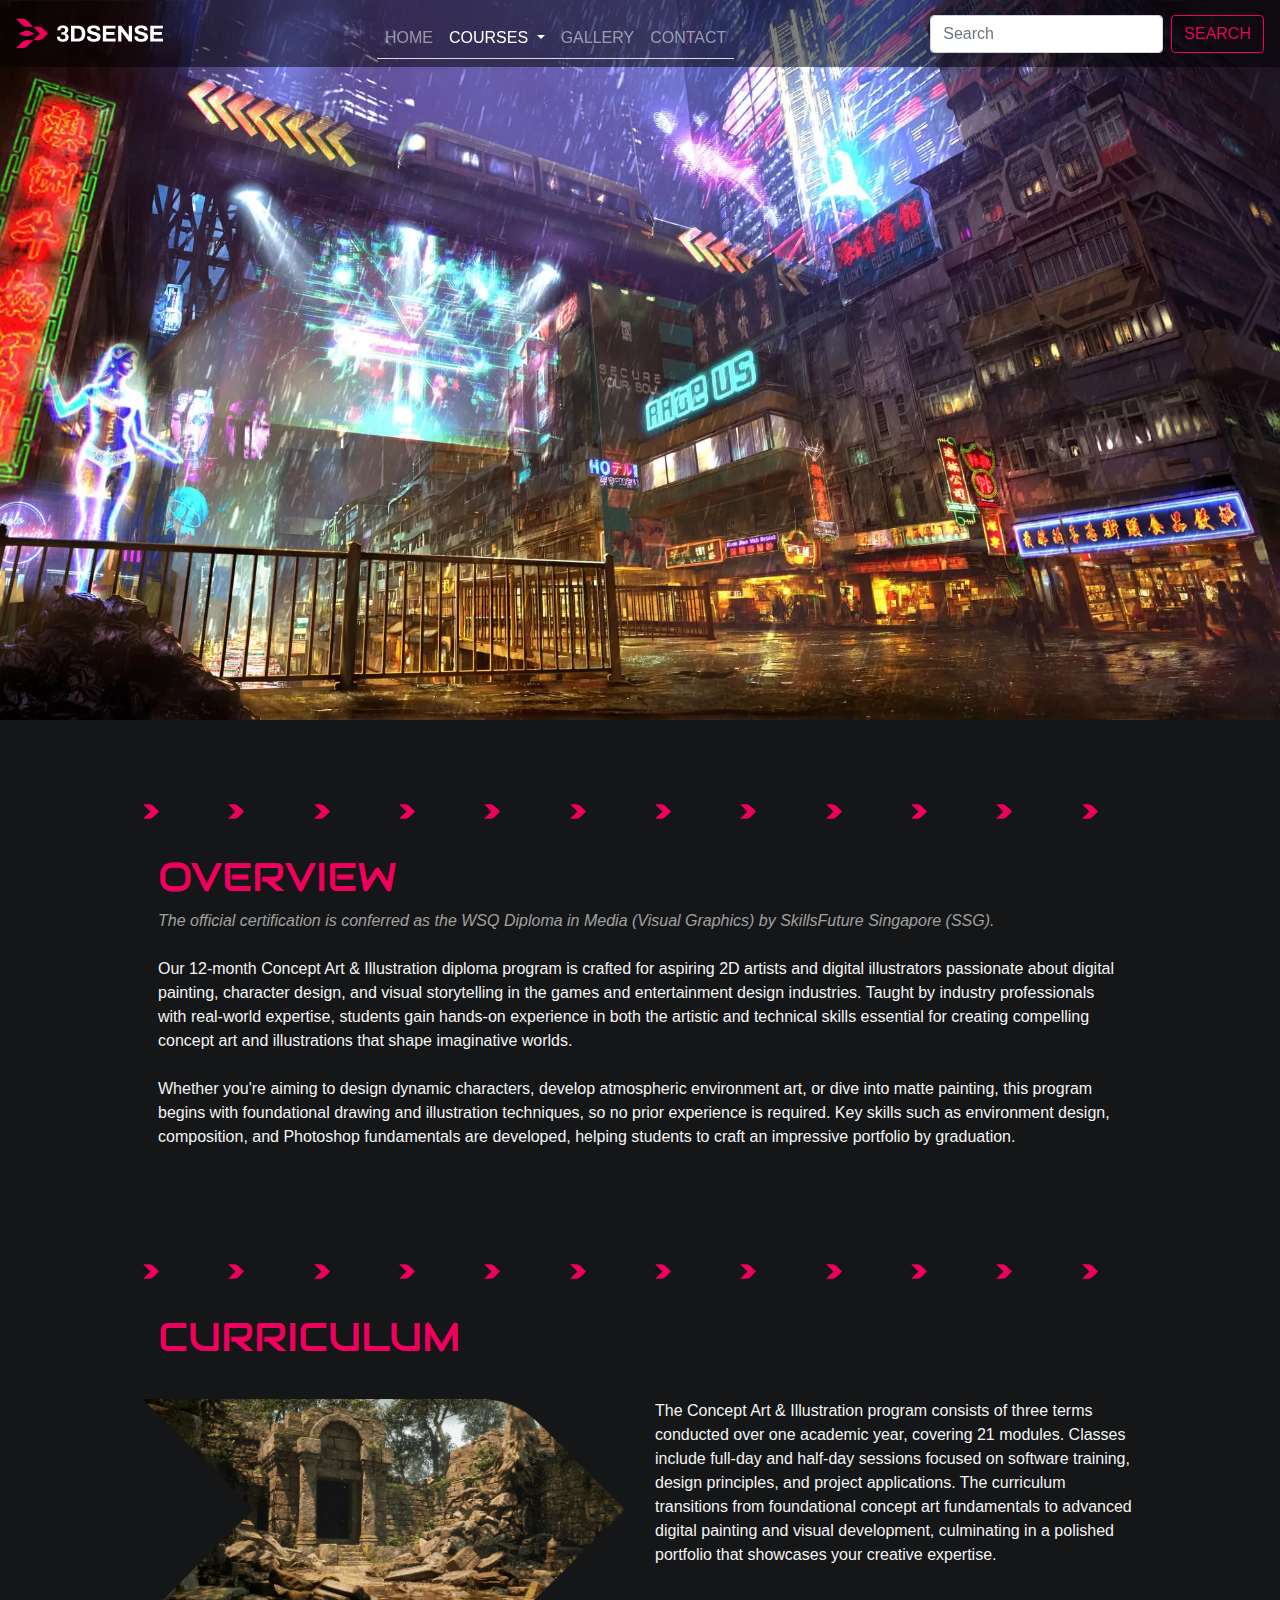
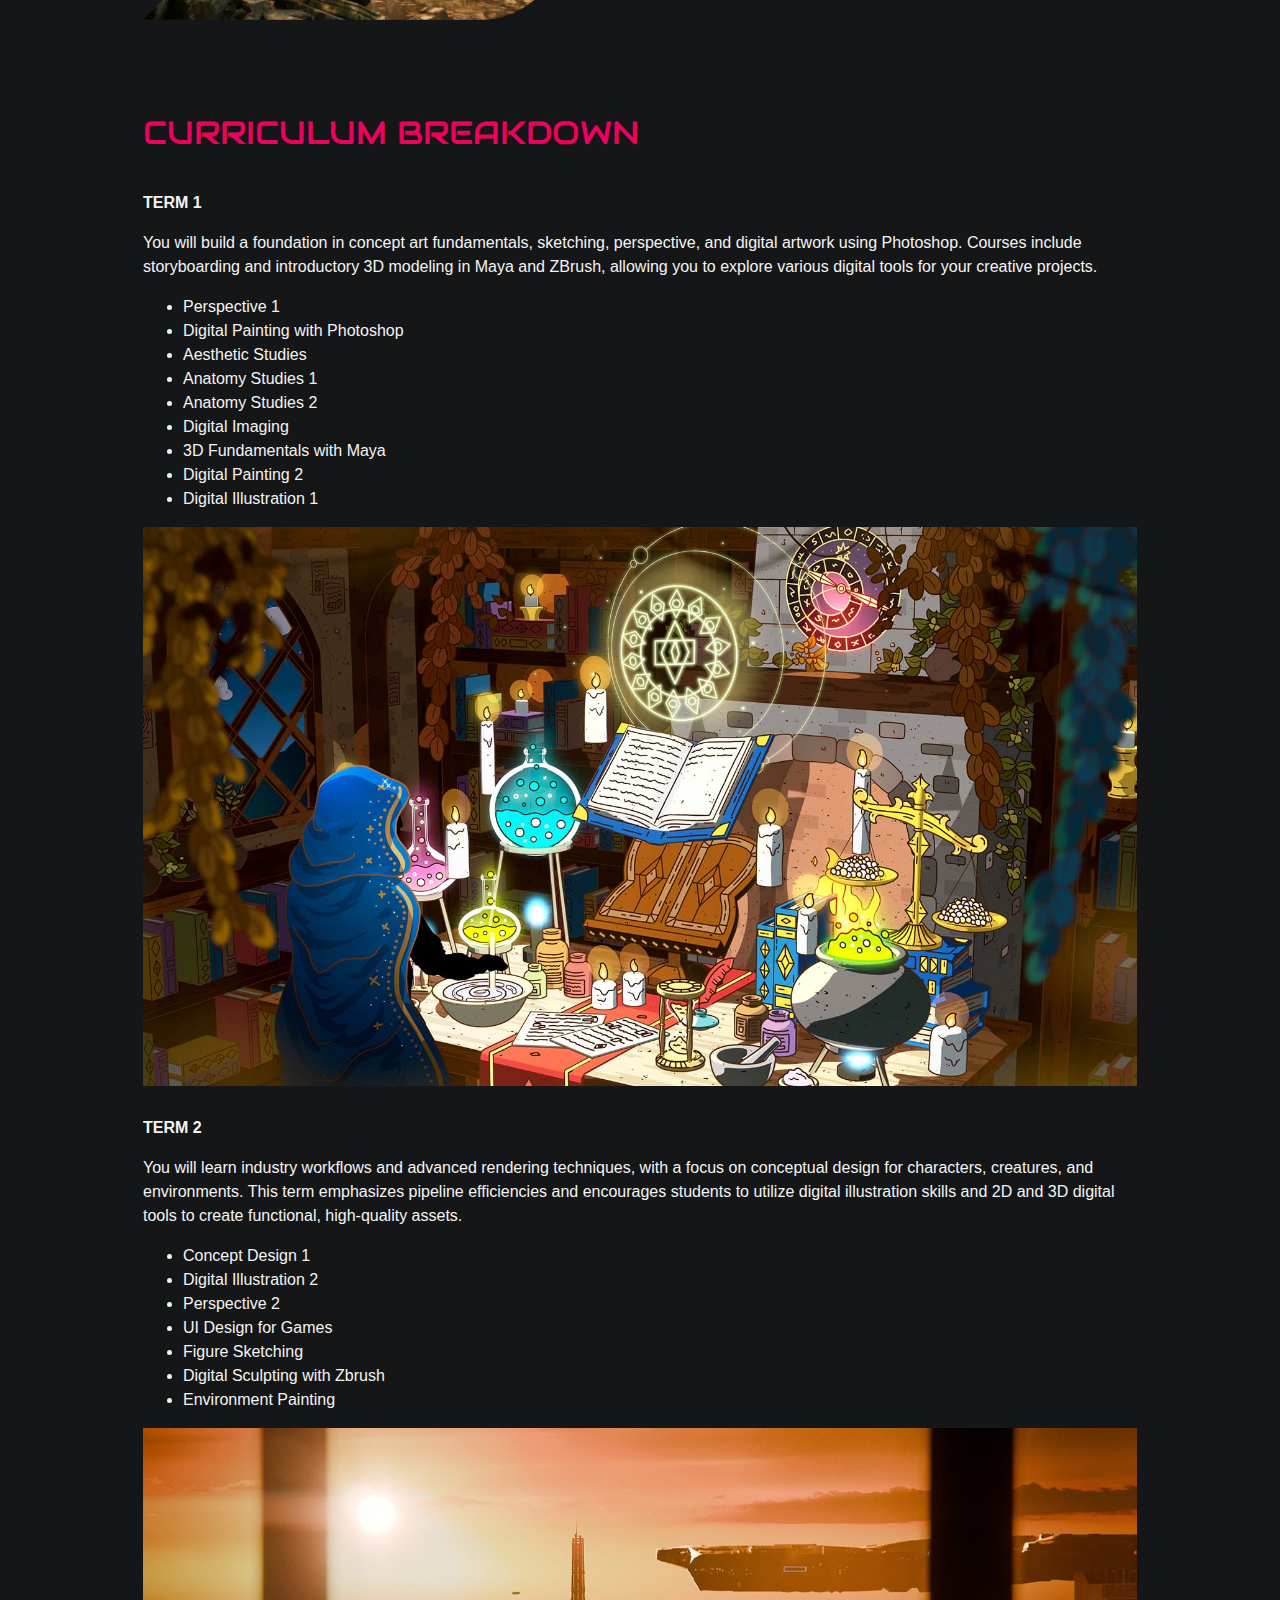
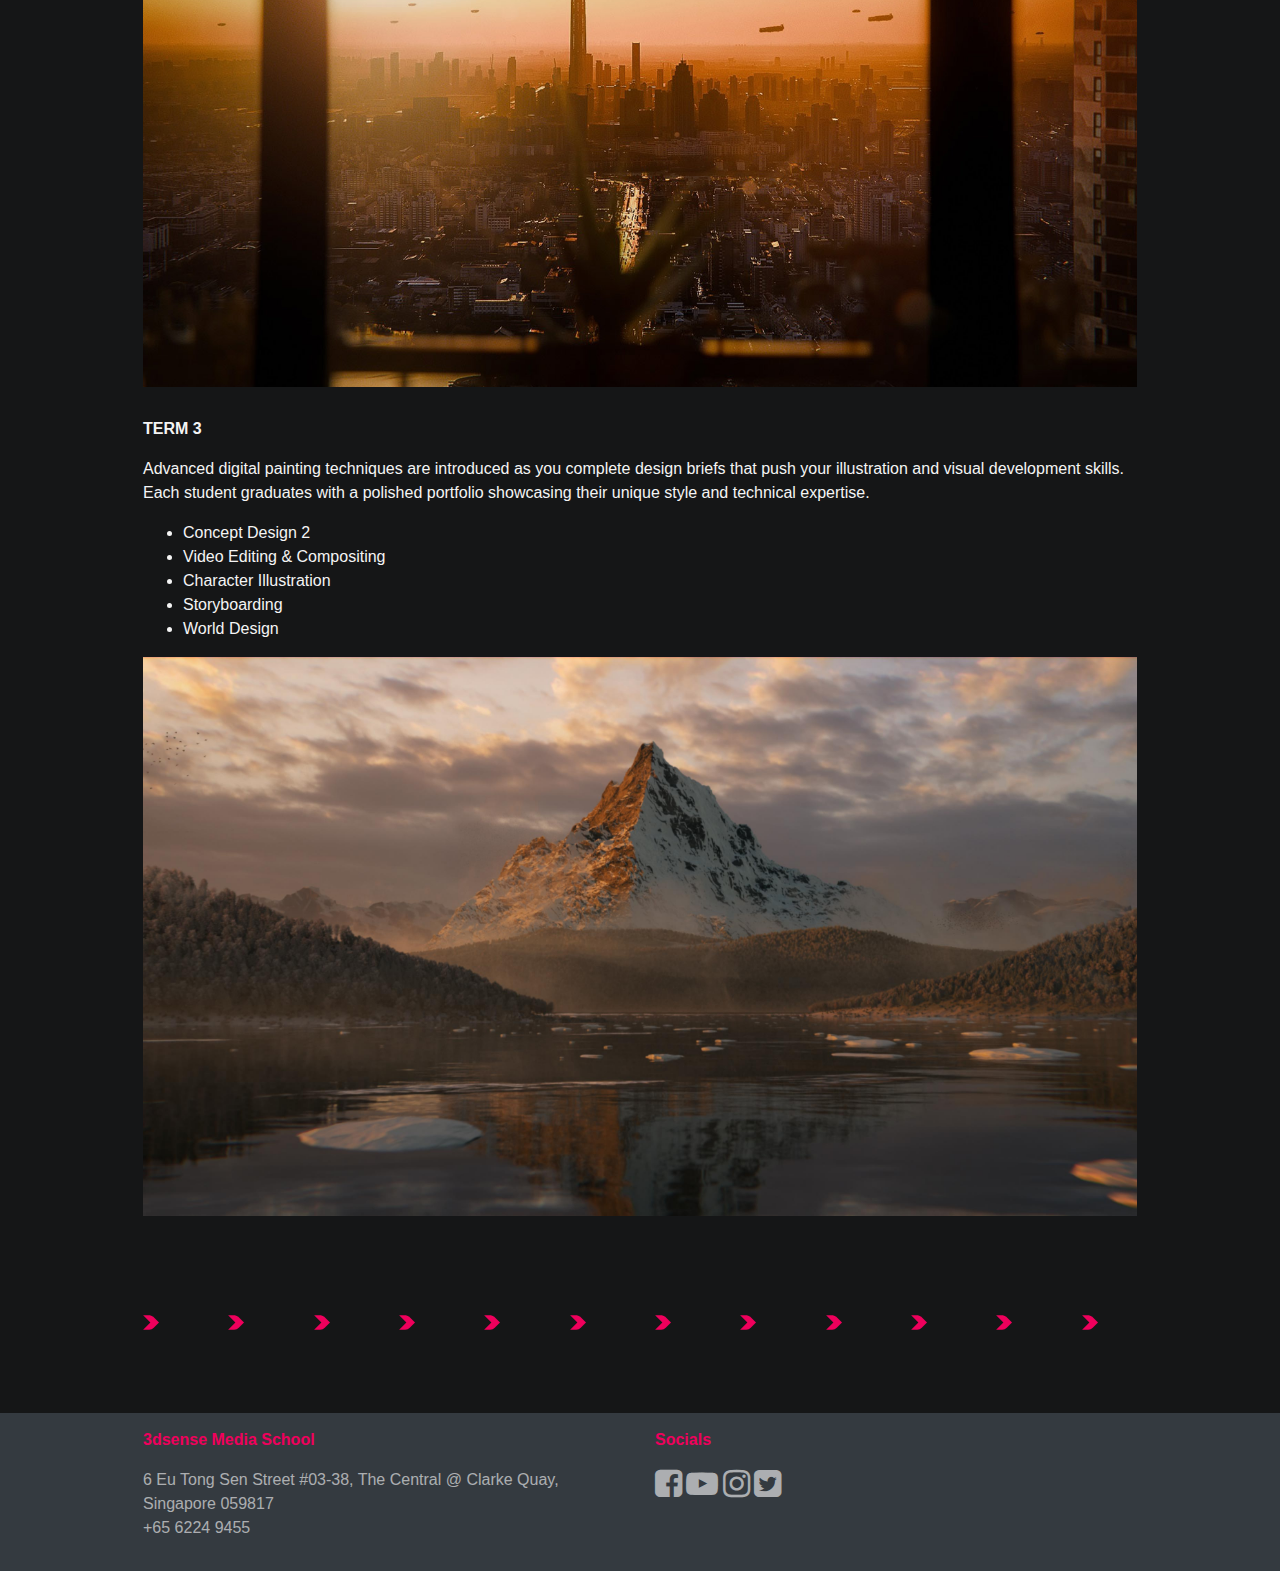
==== course 1.html @ 36475f43 "Add files via upload" ====
<!doctype html>
<html>
<head>
<meta charset="utf-8">
<title>CONCEPT ART & ILLUSTRATION - 3D sense media school</title>
<link rel="icon" href="images/images.jfif">	
<link href="css/bootstrap-4.4.1.css" rel="stylesheet" type="text/css">
<link rel="stylesheet" href="css/style.css"><link rel="stylesheet" href="https://cdnjs.cloudflare.com/ajax/libs/font-awesome/4.7.0/css/font-awesome.min.css">	
		
	
	
	
</head>

<body>

<!--<nav class="navbar navbar-expand-lg navbar-dark bg-dark-50 fixed-top "> <a class="navbar-brand" href="index.html"><img src="images/Home - Logo.png" alt=""></a>
  <button class="navbar-toggler" type="button" data-toggle="collapse" data-target="#navbarSupportedContent1" aria-controls="navbarSupportedContent1" aria-expanded="false" aria-label="Toggle navigation"> <span class="navbar-toggler-icon"></span> </button>
	
	
  <div class="collapse navbar-collapse" id="navbarSupportedContent1">
    <ul class="navbar-nav mx-auto">
      <li class="nav-item "> <a class="nav-link" href="index.html">HOME </a> </li>
      
      <li class="nav-item dropdown active">  
		   <a class="nav-link dropdown-toggle" href="#" id="navbarDropdown1" role="button" data-toggle="dropdown" aria-haspopup="true" aria-expanded="false"> COURSES </a>
        <div class="dropdown-menu" aria-labelledby="navbarDropdown1"> 
			<a class="dropdown-item active" href="course 1.html">CONCEPT ART & ILLUSTRATION <span class="sr-only">(current)</span></a> 
			<a class="dropdown-item" href="course 2.html">3D ANIMATION, VFX & 3D MODELING</a>
        </div>
      </li>
	<li class="nav-item"> <a class="nav-link" href="#">GALLERY</a> </li>
      <li class="nav-item"> <a class="nav-link" href="#">CONTACT</a> </li>
    </ul>
	  
	  
    <form class="form-inline my-2 my-lg-0">
      <input class="form-control mr-sm-2" type="search" placeholder="Search" aria-label="Search">
      <button class="btn btn-outline-success my-2 my-sm-0" type="submit">SEARCH</button>
    </form>
  </div>
	
	
	
	
	
</nav>-->	
<nav class="navbar navbar-expand-lg navbar-dark bg-dark-50 fixed-top "> <a class="navbar-brand" href="index.html"><img src="images/Home - Logo.png" alt=""></a>
  <button class="navbar-toggler" type="button" data-toggle="collapse" data-target="#navbarSupportedContent1" aria-controls="navbarSupportedContent1" aria-expanded="false" aria-label="Toggle navigation"> <span class="navbar-toggler-icon"></span> </button>
	
	
  <div class="collapse navbar-collapse" id="navbarSupportedContent1">
    <ul class="navbar-nav mx-auto">
      <li class="nav-item"> <a class="nav-link" href="index.html">HOME <span class="sr-only">(current)</span></a> </li>
      
      <li class="nav-item dropdown active"> <a class="nav-link dropdown-toggle" href="#" id="navbarDropdown1" role="button" data-toggle="dropdown" aria-haspopup="true" aria-expanded="false"> COURSES </a>
        <div class="dropdown-menu" aria-labelledby="navbarDropdown1"> 
			<a class="dropdown-item nav-link" href="course 1.html">CONCEPT ART & ILLUSTRATION</a> 
			<a class="dropdown-item nav-link" href="course 2.html"> 3D ANIMATION, VFX & 3D MODELING </a>
        </div>
      </li>
	<li class="nav-item"> <a class="nav-link" href="#">GALLERY</a> </li>
      <li class="nav-item"> <a class="nav-link" href="#">CONTACT</a> </li>
    </ul>
	  
	  
    <form class="form-inline my-2 my-lg-0">
      <input class="form-control mr-sm-2" type="search" placeholder="Search" aria-label="Search">
      <button class="btn btn-outline-success my-2 my-sm-0" type="submit">SEARCH</button>
    </form>
  </div>
	
	
	
	
	
</nav>	
	
<img class="img-100" src="images/Rayen-Liu-Environment-Concept-Art.webp" alt="">	

<p>    <br>  <br>  </p>	
	
<div class="container">	
<div class="row">
	<div class="col-1"><img src="images/Vector 1.png" alt=""></div>
	<div class="col-1"><img src="images/Vector 1.png" alt="">	</div>
	<div class="col-1"><img src="images/Vector 1.png" alt="">	</div>
	<div class="col-1"><img src="images/Vector 1.png" alt="">	</div>
	<div class="col-1"><img src="images/Vector 1.png" alt="">	</div>
	<div class="col-1"><img src="images/Vector 1.png" alt="">	</div>	
	<div class="col-1"><img src="images/Vector 1.png" alt=""></div>
	<div class="col-1"><img src="images/Vector 1.png" alt="">	</div>
	<div class="col-1"><img src="images/Vector 1.png" alt="">	</div>
	<div class="col-1"><img src="images/Vector 1.png" alt="">	</div>
	<div class="col-1"><img src="images/Vector 1.png" alt="">	</div>
	<div class="col-1"><img src="images/Vector 1.png" alt="">	</div>		
	
	</div>	
<div class="col-12">
	<h1>OVERVIEW</h1>
	<p>
	<i class="text-light-60">The official certification is conferred as the WSQ Diploma in Media (Visual Graphics) by SkillsFuture Singapore (SSG).</i><br>   <br>	
	Our 12-month Concept Art & Illustration diploma program is crafted for aspiring 2D artists and digital illustrators passionate about digital painting, character design, and visual storytelling in the games and entertainment design industries. Taught by industry professionals with real-world expertise, students gain hands-on experience in both the artistic and technical skills essential for creating compelling concept art and illustrations that shape imaginative worlds. <br> <br>Whether you're aiming to design dynamic characters, develop atmospheric environment art, or dive into matte painting, this program begins with foundational drawing and illustration techniques, so no prior experience is required. Key skills such as environment design, composition, and Photoshop fundamentals are developed, helping students to craft an impressive portfolio by graduation.	
	</p>
</div>
	
<p>    <br>  <br>  </p>
	
<div class="row">
	<div class="col-1"><img src="images/Vector 1.png" alt=""></div>
	<div class="col-1"><img src="images/Vector 1.png" alt="">	</div>
	<div class="col-1"><img src="images/Vector 1.png" alt="">	</div>
	<div class="col-1"><img src="images/Vector 1.png" alt="">	</div>
	<div class="col-1"><img src="images/Vector 1.png" alt="">	</div>
	<div class="col-1"><img src="images/Vector 1.png" alt="">	</div>	
	<div class="col-1"><img src="images/Vector 1.png" alt=""></div>
	<div class="col-1"><img src="images/Vector 1.png" alt="">	</div>
	<div class="col-1"><img src="images/Vector 1.png" alt="">	</div>
	<div class="col-1"><img src="images/Vector 1.png" alt="">	</div>
	<div class="col-1"><img src="images/Vector 1.png" alt="">	</div>
	<div class="col-1"><img src="images/Vector 1.png" alt="">	</div>		
	
	</div>	
<div class="col-12">
	<h1>CURRICULUM</h1>	
	
</div>	
<div class="row">
	
	
<div class="col-12 col-md-6">	
<img class="img-fluid d-block img-100" src="images/Game Art Curriculum Overview.webp" alt="">
</div>

<div class="col-12 col-md-6">
	<p>The Concept Art & Illustration program consists of three terms conducted over one academic year, covering 21 modules. Classes include full-day and half-day sessions focused on software training, design principles, and project applications. The curriculum transitions from foundational concept art fundamentals to advanced digital painting and visual development, culminating in a polished portfolio that showcases your creative expertise.</p>
</div>
		
</div>	
	
<p>    <br>  <br>  </p>	
	
<div class="row">
	<div class="col-12"><h2>CURRICULUM BREAKDOWN</h2></div>
	
	<div class="col-12">
		<p class="text-bold">TERM 1</p>
		<p>You will build a foundation in concept art fundamentals, sketching, perspective, and digital artwork using Photoshop. Courses include storyboarding and introductory 3D modeling in Maya and ZBrush, allowing you to explore various digital tools for your creative projects.</p>
		
		<ul>
			<li>Perspective 1</li>
			<li>Digital Painting with Photoshop</li>
			<li>Aesthetic Studies</li>
			<li>Anatomy Studies 1</li>
			<li>Anatomy Studies 2</li>
			<li>Digital Imaging</li>
			<li>3D Fundamentals with Maya</li>
			<li>Digital Painting 2</li>
			<li>Digital Illustration 1</li>
		</ul>
		
		<img src="images/656705020656f7ccb97beaff_CGB_GP_Hero_New_Web.jpg" alt="" class="img-100">
		
		
	</div>
	
	<div class="col-12">
		<p class="text-bold">TERM 2</p>
		<p>You will learn industry workflows and advanced rendering techniques, with a focus on conceptual design for characters, creatures, and environments. This term emphasizes pipeline efficiencies and encourages students to utilize digital illustration skills and 2D and 3D digital tools to create functional, high-quality assets.</p>
		
		<ul>
			<li>Concept Design 1</li>
			<li>Digital Illustration 2</li>
			<li>Perspective 2</li>
			<li>UI Design for Games</li>
			<li>Figure Sketching</li>
			<li>Digital Sculpting with Zbrush</li>
			<li>Environment Painting</li>
		
		</ul>
		
		<img src="images/6756c9f3a3db1556633e62ec_compositing_course_banner_01_web.jpg" alt="" class="img-100">
		
	</div>
	
	<div class="col-12">
		<p class="text-bold">TERM 3</p>
		<p>Advanced digital painting techniques are introduced as you complete design briefs that push your illustration and visual development skills. Each student graduates with a polished portfolio showcasing their unique style and technical expertise.</p>
		
		<ul>
			<li>Concept Design 2</li>
			<li>Video Editing & Compositing</li>
			<li>Character Illustration</li>
			<li>Storyboarding</li>
			<li>World Design</li>		
		</ul>
		
		<img src="images/62a7034d071e9a6bcb417efa_cgb_envc_loneMountain.jpg" alt="" class="img-100">
		
	</div>
	
</div>
	
<p>    <br>  <br>  </p>	
	
<div class="row">
	<div class="col-1"><img src="images/Vector 1.png" alt=""></div>
	<div class="col-1"><img src="images/Vector 1.png" alt="">	</div>
	<div class="col-1"><img src="images/Vector 1.png" alt="">	</div>
	<div class="col-1"><img src="images/Vector 1.png" alt="">	</div>
	<div class="col-1"><img src="images/Vector 1.png" alt="">	</div>
	<div class="col-1"><img src="images/Vector 1.png" alt="">	</div>	
	<div class="col-1"><img src="images/Vector 1.png" alt=""></div>
	<div class="col-1"><img src="images/Vector 1.png" alt="">	</div>
	<div class="col-1"><img src="images/Vector 1.png" alt="">	</div>
	<div class="col-1"><img src="images/Vector 1.png" alt="">	</div>
	<div class="col-1"><img src="images/Vector 1.png" alt="">	</div>
	<div class="col-1"><img src="images/Vector 1.png" alt="">	</div>		
	
	</div>
	
<p>    <br>  <br>  </p>		
	
	
	
	
	
	
</div>	
	
	
<footer class="bg-dark text-light-60" id="footer">
	<div class="container">
	<div class="row">
	<div class="col-12 col-md-6">
	<p class="text-primary text-bold">3dsense Media School</p>
	<p>6 Eu Tong Sen Street #03-38, The Central @ Clarke Quay, Singapore 059817 <br>+65 6224 9455
	</p>	
	</div>
	<div class="col-12 col-md-6">
	<p class="text-primary text-bold">Socials</p>
	<i class="fa fa-facebook-square fa-2x"></i> 
	<i class="fa fa-youtube-play fa-2x"></i>	
	<i class="fa fa-instagram fa-2x"></i>
	<i class="fa fa-twitter-square fa-2x"></i>	
	</div>
		
	</div>	
	
  </div>
</footer>	
	
	
	
	
<script src="js/jquery-3.4.1.min.js"></script>
<script src="js/popper.min.js"></script>
<script src="js/bootstrap-4.4.1.js"></script>
<script src="js/custom.js"></script>	
</body>
</html>
---- css/style.css ----
@charset "utf-8";
/* CSS Document */
/*@import url('https://fonts.googleapis.com/css2?family=Poetsen+One&display=swap');*/
@import url('https://fonts.googleapis.com/css2?family=Audiowide&family=Poetsen+One&display=swap');

body
{
	background-color:#151617;
	color:#F4F4F4;
	font-family:Gotham, "Helvetica Neue", Helvetica, Arial, "sans-serif";
	font-size: 16px;
	font-weight: 150;
	margin: 0
	
}
h1,h2
{
	color:#EF005C;
	font-family: "Audiowide", sans-serif;
  font-weight: 450;
  font-style: normal;	
	
}
h3
{
	font-size: 24px;
	
	
}






.col-1 { width: 8.33%}
.col-2 { width: 16.66%}
.col-3 { width: 25%}
.col-4 { width: 33.33%}
.col-5 { width:  41.66%}
.col-6 { width:  50%}
.col-7 { width:  58.33%}
.col-8 { width:  66.66%}
.col-9 { width: 75%}
.col-10 { width:  83.33%}
.col-11 { width:  91.66%}
.col-12 { width: 100%}
@media (min-width:600px)
{
	.col-md-1 { width: 8.33%}
	.col-md-2 { width: 16.66%}
	.col-md-3 { width: 25%}
	.col-md-4 { width: 33.33%}
	.col-md-5 { width:  41.66%}
	.col-md-6 { width:  50%}
	.col-md-7 { width:  58.33%}
	.col-md-8 { width:  66.66%}
	.col-md-9 { width: 75%}
	.col-md-10 { width:  83.33%}
	.col-md-11 { width:  91.66%}
	.col-md-12 { width: 100%}
}
@media (min-width:1000px)
{
	.col-lg-1 { width: 8.33%}
	.col-lg-2 { width: 16.66%}
	.col-lg-3 { width: 25%}
	.col-lg-4 { width: 33.33%}
	.col-lg-5 { width:  41.66%}
	.col-lg-6 { width:  50%}
	.col-lg-7 { width:  58.33%}
	.col-lg-8 { width:  66.66%}
	.col-lg-9 { width: 75%}
	.col-lg-10 { width:  83.33%}
	.col-lg-11 { width:  91.66%}
	.col-lg-12 { width: 100%}
}






.img-100{width:100%; height: auto}

.container
{
	width: 100%;
	margin:auto
}
@media(min-width:600px)
{
	.container{width: 90%;}
}
@media(min-width:1000px)
{
	.container{width: 80%;}
}
[class*="col-"]
{
	padding: 15px;
	
}



.bg-light-50{background-color: rgba(255,255,255,0.5)}
.bg-dark-50{background-color:rgba(0,0,0,0.5)}
.text-light-60{color: rgba(255,255,255,0.6)}
.text-bold{font-weight: bold}

.cover{position: relative}
.caption-cover{
	width: 70%;
	position: absolute;
	left: 15%;
	top: 35
}



.video-intro {
  position: relative;
  width: 100%;
  height: 100vh;
  overflow: hidden;
}

.video-intro video {
  width: 100%;
  height: 100%;
  object-fit: cover;
  position: absolute;
  top: 0;
  left: 0;
  z-index: 1;
}

.overlay {
  position: fixed;
  top: 0;
  left: 0;
  width: 100%;
  height: 100%;
  background: rgba(0,0,0,0.3);
  
}

.video-caption {
  position: absolute;
  top: 40%;
  left: 10%;
  z-index: 3;
  width: 80%;
  color: white;
}

.video-caption h1 {
  font-size: 4rem;
  font-family: "Audiowide", sans-serif;
  font-weight: 400;
  color: #fff;
  margin: 0;
}

.video-caption h3 {
  font-size: 1.2rem;
  font-weight: 300;
  color: #fff;
  margin-top: 10px;
}

@media (max-width: 600px) {
  .video-caption {
    top: 25%;
    left: 5%;
    width: 90%;
  }

  .video-caption h1 {
    font-size: 2.5rem;
  }

  .video-caption h3 {
    font-size: 1rem;
  }
}





nav .btn-toggle
{
	position: absolute; right: 5px; top: 5px;
	background: #fff; border: none;
	cursor: pointer;
	padding: 5px 10px
}
nav ul
{
	list-style: none;
	margin-top: 10px;
	padding: 0
}
nav ul li { position: relative}
nav ul li a
{
	color: white;
	display: block;
	border-bottom: 1px solid #ddd;
	padding: 10px
}
nav ul li a:hover
{
	background-color:rgba(239,0,92,0.3)
}





.overlay {
	width: 100%;
	height: 100%;
	top: 0;
	left: 0;
	background-color: rgba(0,0,0,0.3);
	position: fixed
}


.image-grid {
  display: grid;
  gap: 25px;
  margin-top: 50px;
  justify-items: center;
}

/* Mặc định: thiết bị nhỏ hơn 600px */
.image-grid {
  grid-template-columns: 1fr; /* 1 cột => 1 hình mỗi hàng */
}

/* Khi màn hình >= 600px: 3 cột */
@media (min-width: 600px) {
  .image-grid {
    grid-template-columns: repeat(3, 1fr); /* 3 cột => 2 hàng */
  }
}

.image-grid img {
  width: 100%;
  max-width: 200px;
  height: 200px;
  object-fit: cover;
  cursor: pointer;
  border-radius: 15px;
  transition: transform 0.3s;
}

.image-grid img:hover {
  transform: scale(1.05);
}

.modal {
	/*display: flex;*/
  display: none;
  position: fixed;
  z-index: 1000;
  left: 0;
  top: 0;
  width: 100%;
  height: 100%;
  background-color: rgba(0, 0, 0, 0.8);
  
  align-items: center;
  justify-content: center;
}

.modal-container {
  position: relative;
  max-width: 80%;
  max-height: 80%;
	
}

.modal-content {
  width: auto;
  height: auto;
  max-width: 90%;
  max-height: 90%;
  border-radius: 10px;
  object-fit: contain;
	
}

/*.close {
  position: absolute;
  top: 30px;
  right: 50px;
  color: #fff;
  font-size: 40px;
  font-weight: bold;
  cursor: pointer;
}*/
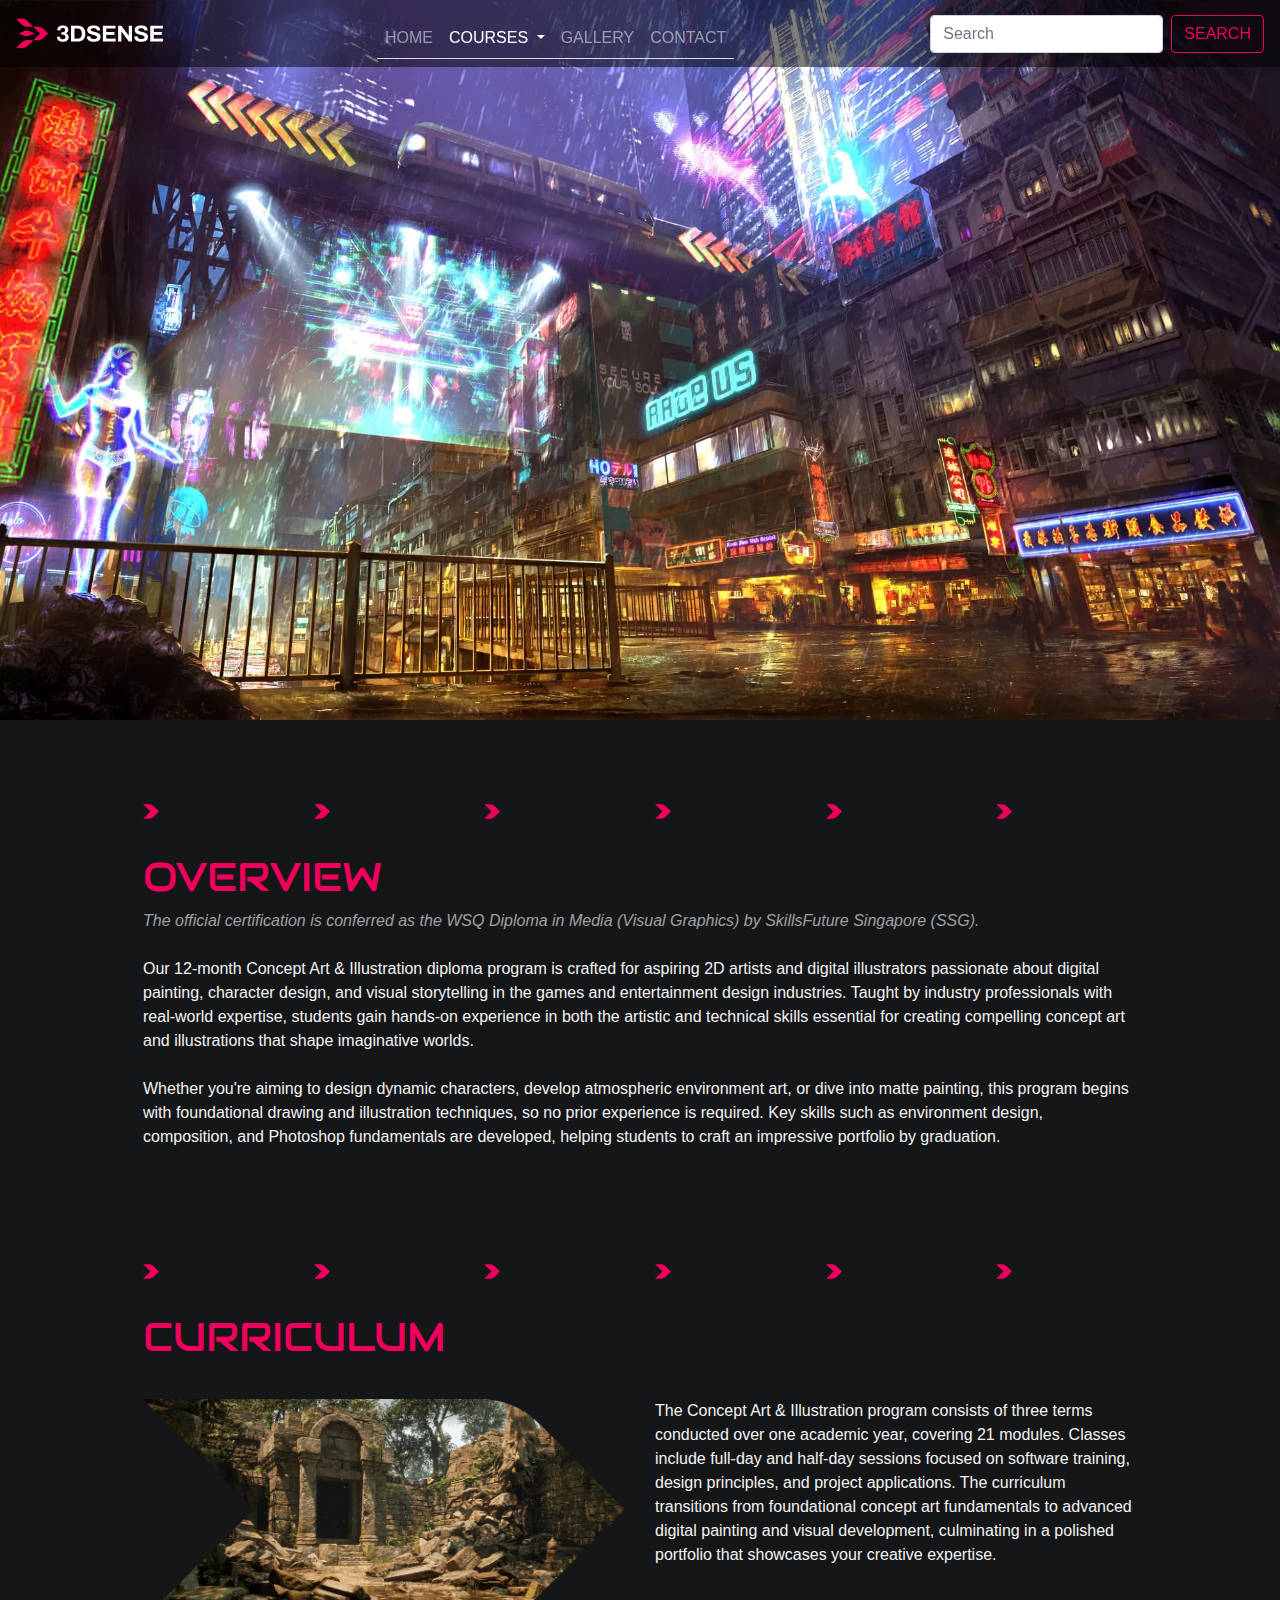
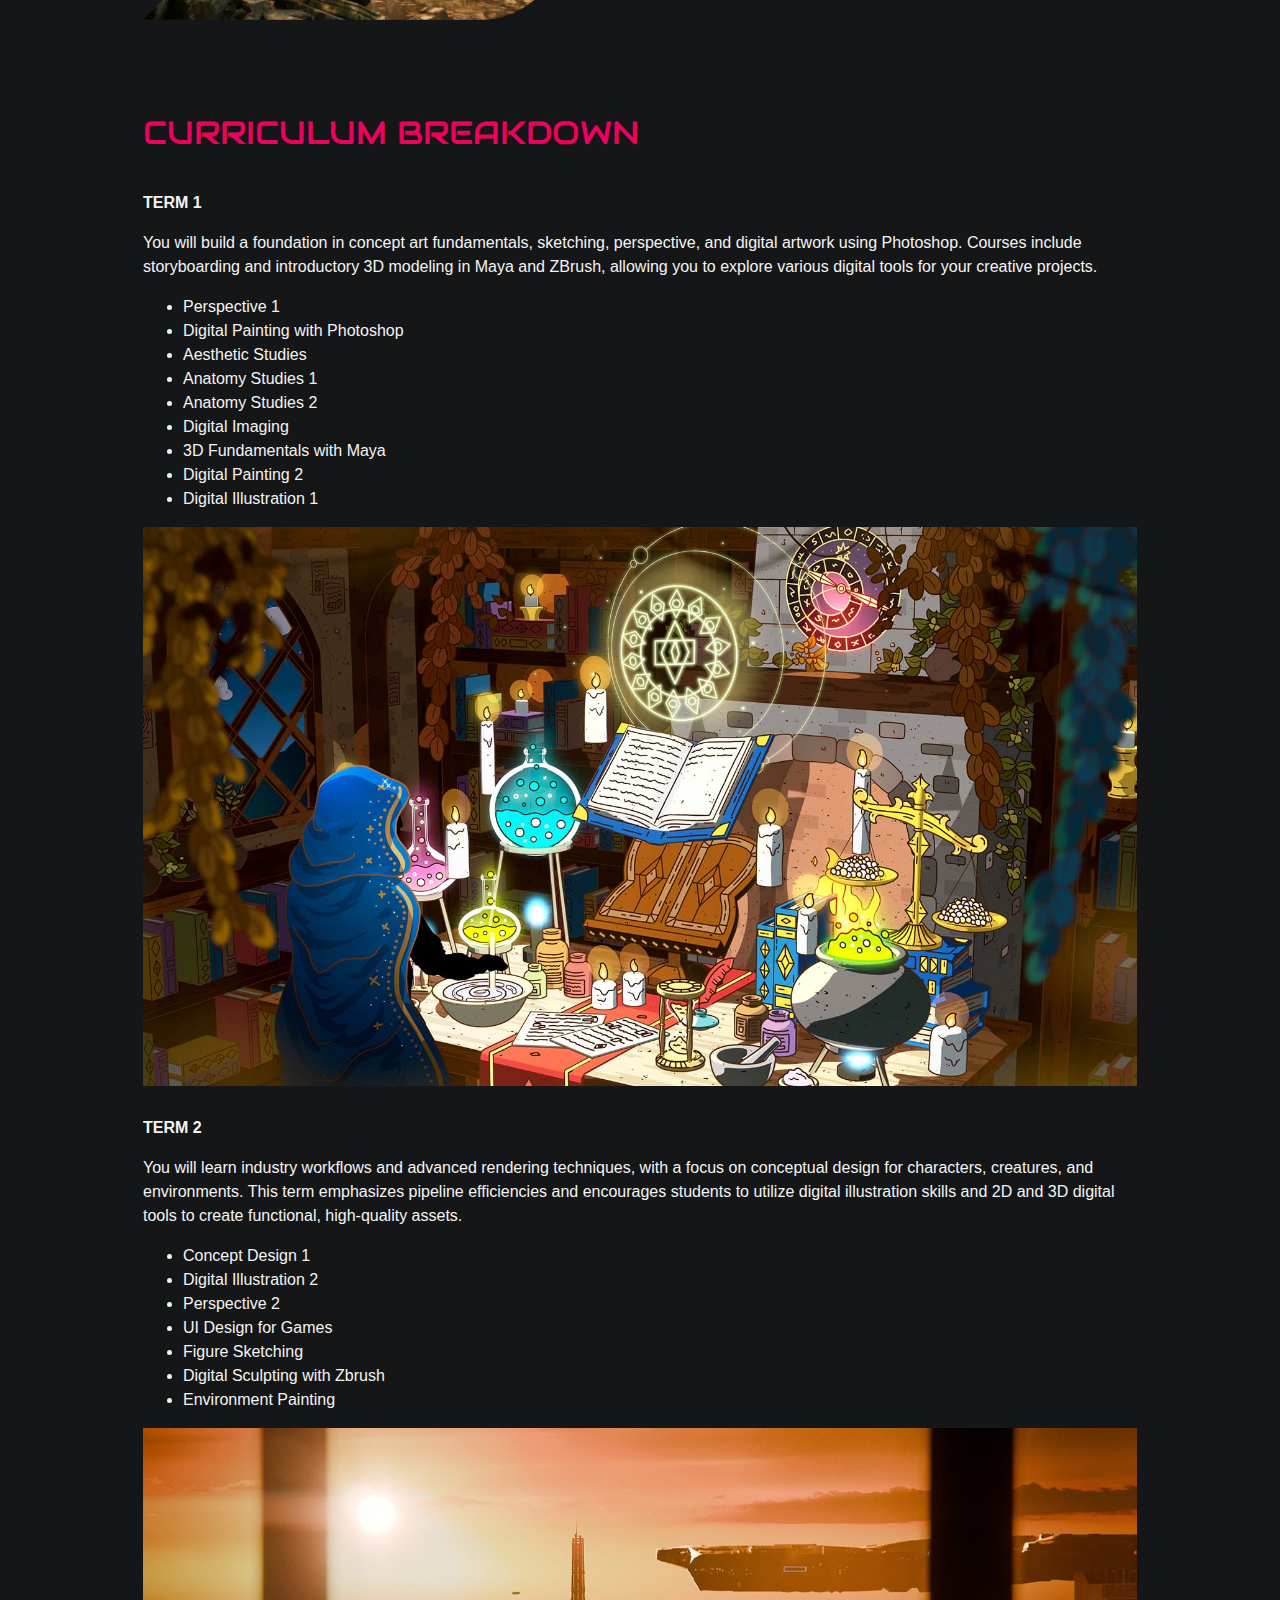
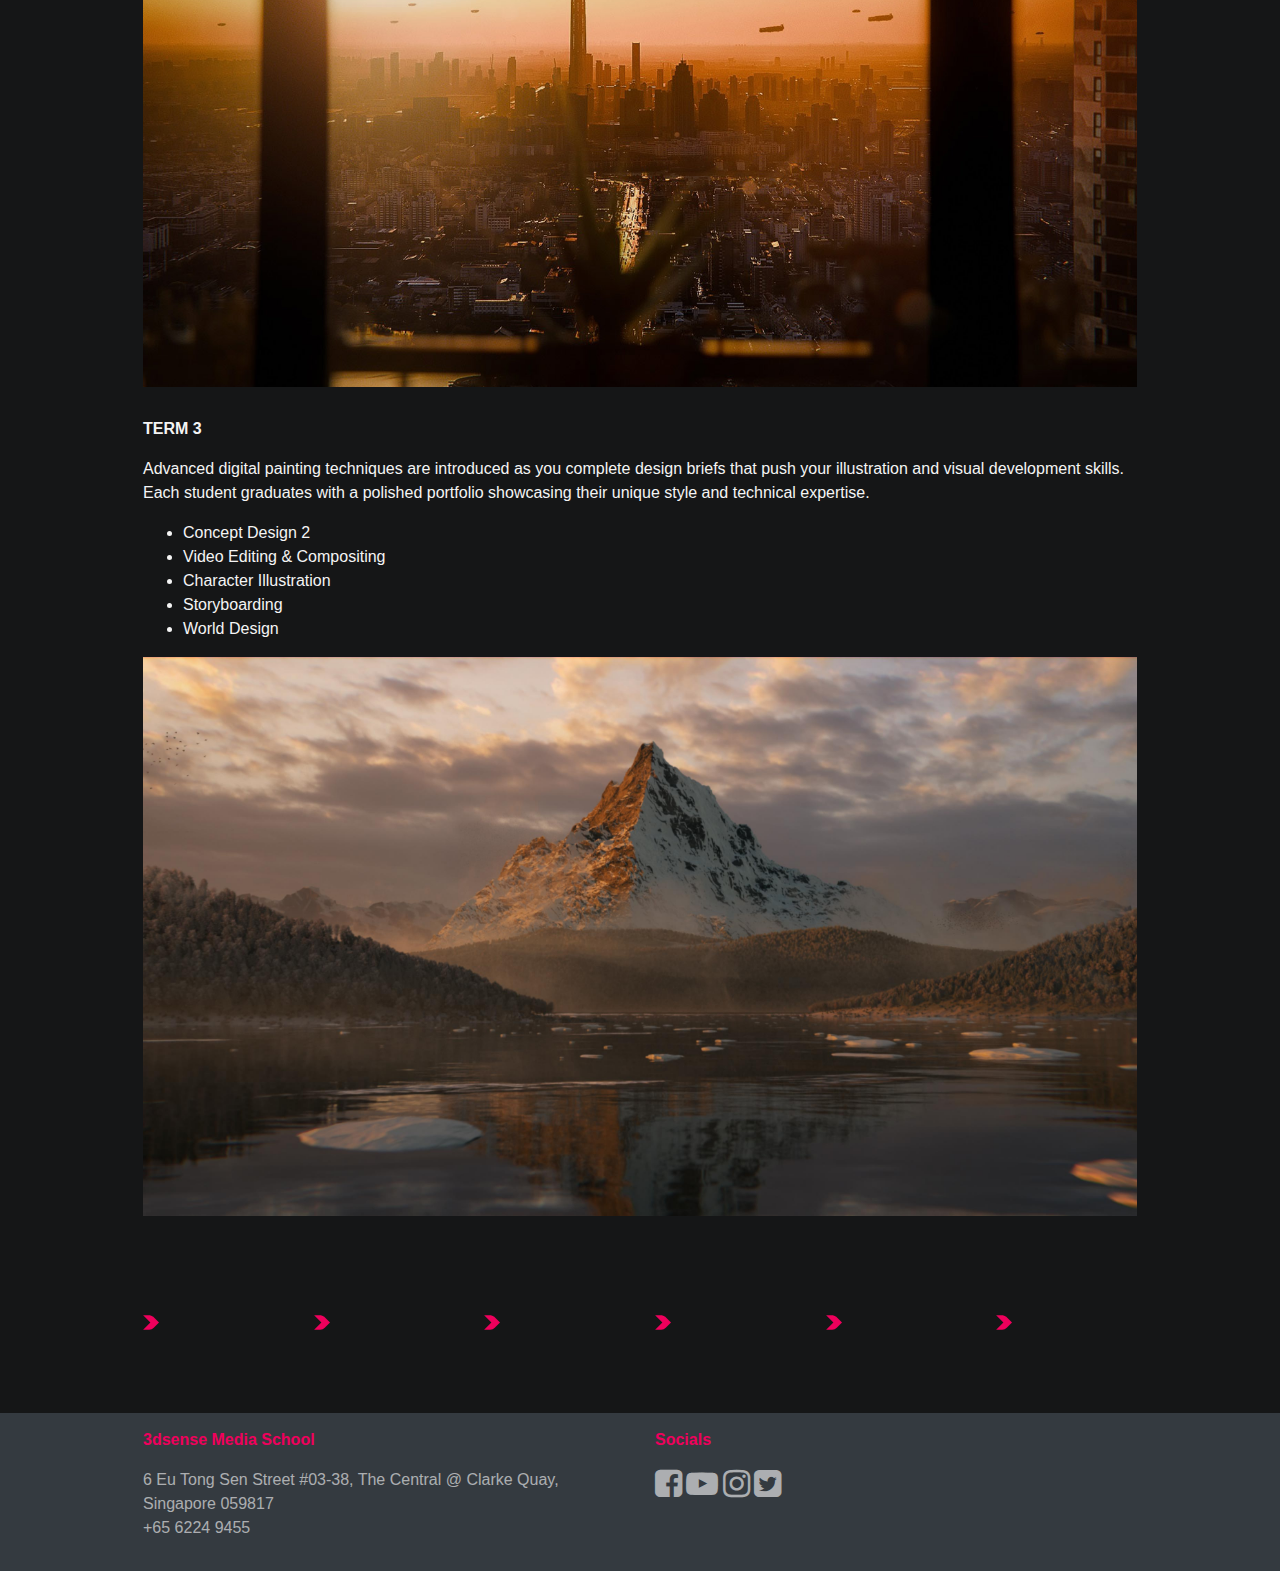
==== commit 9501a047: "Add files via upload" ====
--- a/course 1.html
+++ b/course 1.html
@@ -4,6 +4,7 @@
 <meta charset="utf-8">
 <title>CONCEPT ART & ILLUSTRATION - 3D sense media school</title>
 <link rel="icon" href="images/images.jfif">	
+ <meta name="viewport" content="width=device-width, initial-scale=1">	
 <link href="css/bootstrap-4.4.1.css" rel="stylesheet" type="text/css">
 <link rel="stylesheet" href="css/style.css"><link rel="stylesheet" href="https://cdnjs.cloudflare.com/ajax/libs/font-awesome/4.7.0/css/font-awesome.min.css">	
 		
@@ -14,37 +15,7 @@
 
 <body>
 
-<!--<nav class="navbar navbar-expand-lg navbar-dark bg-dark-50 fixed-top "> <a class="navbar-brand" href="index.html"><img src="images/Home - Logo.png" alt=""></a>
-  <button class="navbar-toggler" type="button" data-toggle="collapse" data-target="#navbarSupportedContent1" aria-controls="navbarSupportedContent1" aria-expanded="false" aria-label="Toggle navigation"> <span class="navbar-toggler-icon"></span> </button>
-	
-	
-  <div class="collapse navbar-collapse" id="navbarSupportedContent1">
-    <ul class="navbar-nav mx-auto">
-      <li class="nav-item "> <a class="nav-link" href="index.html">HOME </a> </li>
-      
-      <li class="nav-item dropdown active">  
-		   <a class="nav-link dropdown-toggle" href="#" id="navbarDropdown1" role="button" data-toggle="dropdown" aria-haspopup="true" aria-expanded="false"> COURSES </a>
-        <div class="dropdown-menu" aria-labelledby="navbarDropdown1"> 
-			<a class="dropdown-item active" href="course 1.html">CONCEPT ART & ILLUSTRATION <span class="sr-only">(current)</span></a> 
-			<a class="dropdown-item" href="course 2.html">3D ANIMATION, VFX & 3D MODELING</a>
-        </div>
-      </li>
-	<li class="nav-item"> <a class="nav-link" href="#">GALLERY</a> </li>
-      <li class="nav-item"> <a class="nav-link" href="#">CONTACT</a> </li>
-    </ul>
-	  
-	  
-    <form class="form-inline my-2 my-lg-0">
-      <input class="form-control mr-sm-2" type="search" placeholder="Search" aria-label="Search">
-      <button class="btn btn-outline-success my-2 my-sm-0" type="submit">SEARCH</button>
-    </form>
-  </div>
-	
-	
-	
-	
-	
-</nav>-->	
+
 <nav class="navbar navbar-expand-lg navbar-dark bg-dark-50 fixed-top "> <a class="navbar-brand" href="index.html"><img src="images/Home - Logo.png" alt=""></a>
   <button class="navbar-toggler" type="button" data-toggle="collapse" data-target="#navbarSupportedContent1" aria-controls="navbarSupportedContent1" aria-expanded="false" aria-label="Toggle navigation"> <span class="navbar-toggler-icon"></span> </button>
 	
@@ -82,20 +53,17 @@
 	
 <div class="container">	
 <div class="row">
-	<div class="col-1"><img src="images/Vector 1.png" alt=""></div>
-	<div class="col-1"><img src="images/Vector 1.png" alt="">	</div>
-	<div class="col-1"><img src="images/Vector 1.png" alt="">	</div>
-	<div class="col-1"><img src="images/Vector 1.png" alt="">	</div>
-	<div class="col-1"><img src="images/Vector 1.png" alt="">	</div>
-	<div class="col-1"><img src="images/Vector 1.png" alt="">	</div>	
-	<div class="col-1"><img src="images/Vector 1.png" alt=""></div>
-	<div class="col-1"><img src="images/Vector 1.png" alt="">	</div>
-	<div class="col-1"><img src="images/Vector 1.png" alt="">	</div>
-	<div class="col-1"><img src="images/Vector 1.png" alt="">	</div>
-	<div class="col-1"><img src="images/Vector 1.png" alt="">	</div>
-	<div class="col-1"><img src="images/Vector 1.png" alt="">	</div>		
-	
-	</div>	
+	<div class="col-2"><img src="images/Vector 1.png" alt=""></div>
+	<div class="col-2"><img src="images/Vector 1.png" alt="">	</div>
+	<div class="col-2"><img src="images/Vector 1.png" alt="">	</div>
+	<div class="col-2"><img src="images/Vector 1.png" alt="">	</div>
+	<div class="col-2"><img src="images/Vector 1.png" alt="">	</div>
+	<div class="col-2"><img src="images/Vector 1.png" alt="">	</div>	
+		
+	
+	</div>
+	
+<div class="row">	
 <div class="col-12">
 	<h1>OVERVIEW</h1>
 	<p>
@@ -103,33 +71,30 @@
 	Our 12-month Concept Art & Illustration diploma program is crafted for aspiring 2D artists and digital illustrators passionate about digital painting, character design, and visual storytelling in the games and entertainment design industries. Taught by industry professionals with real-world expertise, students gain hands-on experience in both the artistic and technical skills essential for creating compelling concept art and illustrations that shape imaginative worlds. <br> <br>Whether you're aiming to design dynamic characters, develop atmospheric environment art, or dive into matte painting, this program begins with foundational drawing and illustration techniques, so no prior experience is required. Key skills such as environment design, composition, and Photoshop fundamentals are developed, helping students to craft an impressive portfolio by graduation.	
 	</p>
 </div>
+</div>	
 	
 <p>    <br>  <br>  </p>
 	
 <div class="row">
-	<div class="col-1"><img src="images/Vector 1.png" alt=""></div>
-	<div class="col-1"><img src="images/Vector 1.png" alt="">	</div>
-	<div class="col-1"><img src="images/Vector 1.png" alt="">	</div>
-	<div class="col-1"><img src="images/Vector 1.png" alt="">	</div>
-	<div class="col-1"><img src="images/Vector 1.png" alt="">	</div>
-	<div class="col-1"><img src="images/Vector 1.png" alt="">	</div>	
-	<div class="col-1"><img src="images/Vector 1.png" alt=""></div>
-	<div class="col-1"><img src="images/Vector 1.png" alt="">	</div>
-	<div class="col-1"><img src="images/Vector 1.png" alt="">	</div>
-	<div class="col-1"><img src="images/Vector 1.png" alt="">	</div>
-	<div class="col-1"><img src="images/Vector 1.png" alt="">	</div>
-	<div class="col-1"><img src="images/Vector 1.png" alt="">	</div>		
-	
-	</div>	
+	<div class="col-2"><img src="images/Vector 1.png" alt=""></div>
+	<div class="col-2"><img src="images/Vector 1.png" alt="">	</div>
+	<div class="col-2"><img src="images/Vector 1.png" alt="">	</div>
+	<div class="col-2"><img src="images/Vector 1.png" alt="">	</div>
+	<div class="col-2"><img src="images/Vector 1.png" alt="">	</div>
+	<div class="col-2"><img src="images/Vector 1.png" alt="">	</div>	
+			
+	
+	</div>
+<div class="row">	
 <div class="col-12">
 	<h1>CURRICULUM</h1>	
 	
-</div>	
+</div></div>	
 <div class="row">
 	
 	
 <div class="col-12 col-md-6">	
-<img class="img-fluid d-block img-100" src="images/Game Art Curriculum Overview.webp" alt="">
+<img class=" img-100" src="images/Game Art Curriculum Overview.webp" alt="">
 </div>
 
 <div class="col-12 col-md-6">
@@ -204,18 +169,12 @@
 <p>    <br>  <br>  </p>	
 	
 <div class="row">
-	<div class="col-1"><img src="images/Vector 1.png" alt=""></div>
-	<div class="col-1"><img src="images/Vector 1.png" alt="">	</div>
-	<div class="col-1"><img src="images/Vector 1.png" alt="">	</div>
-	<div class="col-1"><img src="images/Vector 1.png" alt="">	</div>
-	<div class="col-1"><img src="images/Vector 1.png" alt="">	</div>
-	<div class="col-1"><img src="images/Vector 1.png" alt="">	</div>	
-	<div class="col-1"><img src="images/Vector 1.png" alt=""></div>
-	<div class="col-1"><img src="images/Vector 1.png" alt="">	</div>
-	<div class="col-1"><img src="images/Vector 1.png" alt="">	</div>
-	<div class="col-1"><img src="images/Vector 1.png" alt="">	</div>
-	<div class="col-1"><img src="images/Vector 1.png" alt="">	</div>
-	<div class="col-1"><img src="images/Vector 1.png" alt="">	</div>		
+	<div class="col-2"><img src="images/Vector 1.png" alt=""></div>
+	<div class="col-2"><img src="images/Vector 1.png" alt="">	</div>
+	<div class="col-2"><img src="images/Vector 1.png" alt="">	</div>
+	<div class="col-2"><img src="images/Vector 1.png" alt="">	</div>
+	<div class="col-2"><img src="images/Vector 1.png" alt="">	</div>
+	<div class="col-2"><img src="images/Vector 1.png" alt="">	</div>	
 	
 	</div>
 	
--- a/css/style.css
+++ b/css/style.css
@@ -10,7 +10,8 @@
 	font-family:Gotham, "Helvetica Neue", Helvetica, Arial, "sans-serif";
 	font-size: 16px;
 	font-weight: 150;
-	margin: 0
+	margin: 0;
+	overflow-x: hidden;
 	
 }
 h1,h2
@@ -33,18 +34,6 @@
 
 
 
-.col-1 { width: 8.33%}
-.col-2 { width: 16.66%}
-.col-3 { width: 25%}
-.col-4 { width: 33.33%}
-.col-5 { width:  41.66%}
-.col-6 { width:  50%}
-.col-7 { width:  58.33%}
-.col-8 { width:  66.66%}
-.col-9 { width: 75%}
-.col-10 { width:  83.33%}
-.col-11 { width:  91.66%}
-.col-12 { width: 100%}
 @media (min-width:600px)
 {
 	.col-md-1 { width: 8.33%}
@@ -88,10 +77,21 @@
 	width: 100%;
 	margin:auto
 }
-@media(min-width:600px)
-{
-	.container{width: 90%;}
-}
+@media (max-width: 600px) {
+  body {
+    font-size: 14px;
+  }
+  h1 {
+    font-size: 24px;
+  }
+  h2 {
+    font-size: 20px;
+  }
+  .container {
+    padding: 10px;
+  }
+}
+
 @media(min-width:1000px)
 {
 	.container{width: 80%;}
@@ -109,13 +109,53 @@
 .text-light-60{color: rgba(255,255,255,0.6)}
 .text-bold{font-weight: bold}
 
-.cover{position: relative}
+/*.cover{position: relative}
 .caption-cover{
 	width: 70%;
 	position: absolute;
 	left: 15%;
-	top: 35
-}
+	top: 35%;
+}
+*/
+
+/* Make carousel-item relative so caption can be absolutely positioned inside */
+.cover {
+  position: relative;
+  overflow: hidden;
+}
+
+/* Custom caption */
+.carousel-caption-custom {
+  position: absolute;
+  bottom: 10%; /* or use top: X% if muốn hiện ở trên */
+  left: 50%;
+  transform: translateX(-50%);
+  background-color: rgba(0, 0, 0, 0.5); /* nền tối nhẹ */
+  color: white;
+  padding: 15px 20px;
+  width: 80%;
+  max-width: 800px;
+  text-align: center;
+  border-radius: 10px;
+}
+
+/* Responsive text */
+.carousel-caption-custom h4,
+.carousel-caption-custom h5 {
+  font-size: 1rem;
+  margin: 0.3rem 0;
+}
+
+/* Responsive adjustments */
+@media (max-width: 768px) {
+  .carousel-caption-custom {
+    width: 90%;
+    font-size: 0.9rem;
+    bottom: 5%;
+    padding: 10px;
+  }
+}
+
 
 
 
@@ -239,13 +279,13 @@
 
 /* Mặc định: thiết bị nhỏ hơn 600px */
 .image-grid {
-  grid-template-columns: 1fr; /* 1 cột => 1 hình mỗi hàng */
+  grid-template-columns: 1fr; 
 }
 
 /* Khi màn hình >= 600px: 3 cột */
 @media (min-width: 600px) {
   .image-grid {
-    grid-template-columns: repeat(3, 1fr); /* 3 cột => 2 hàng */
+    grid-template-columns: repeat(3, 1fr);
   }
 }
 
@@ -295,44 +335,35 @@
 	
 }
 
-/*.close {
-  position: absolute;
-  top: 30px;
-  right: 50px;
-  color: #fff;
-  font-size: 40px;
-  font-weight: bold;
-  cursor: pointer;
-}*/
-
-
-
-
-
-
-
-
-
-
-
-
-
-
-
-
-
-
-
-
-
-
-
-
-
-
-
-
-
-
-
-
+
+
+
+
+
+
+
+
+
+
+
+
+
+
+
+
+
+
+
+
+
+
+
+
+
+
+
+
+
+
+
+
